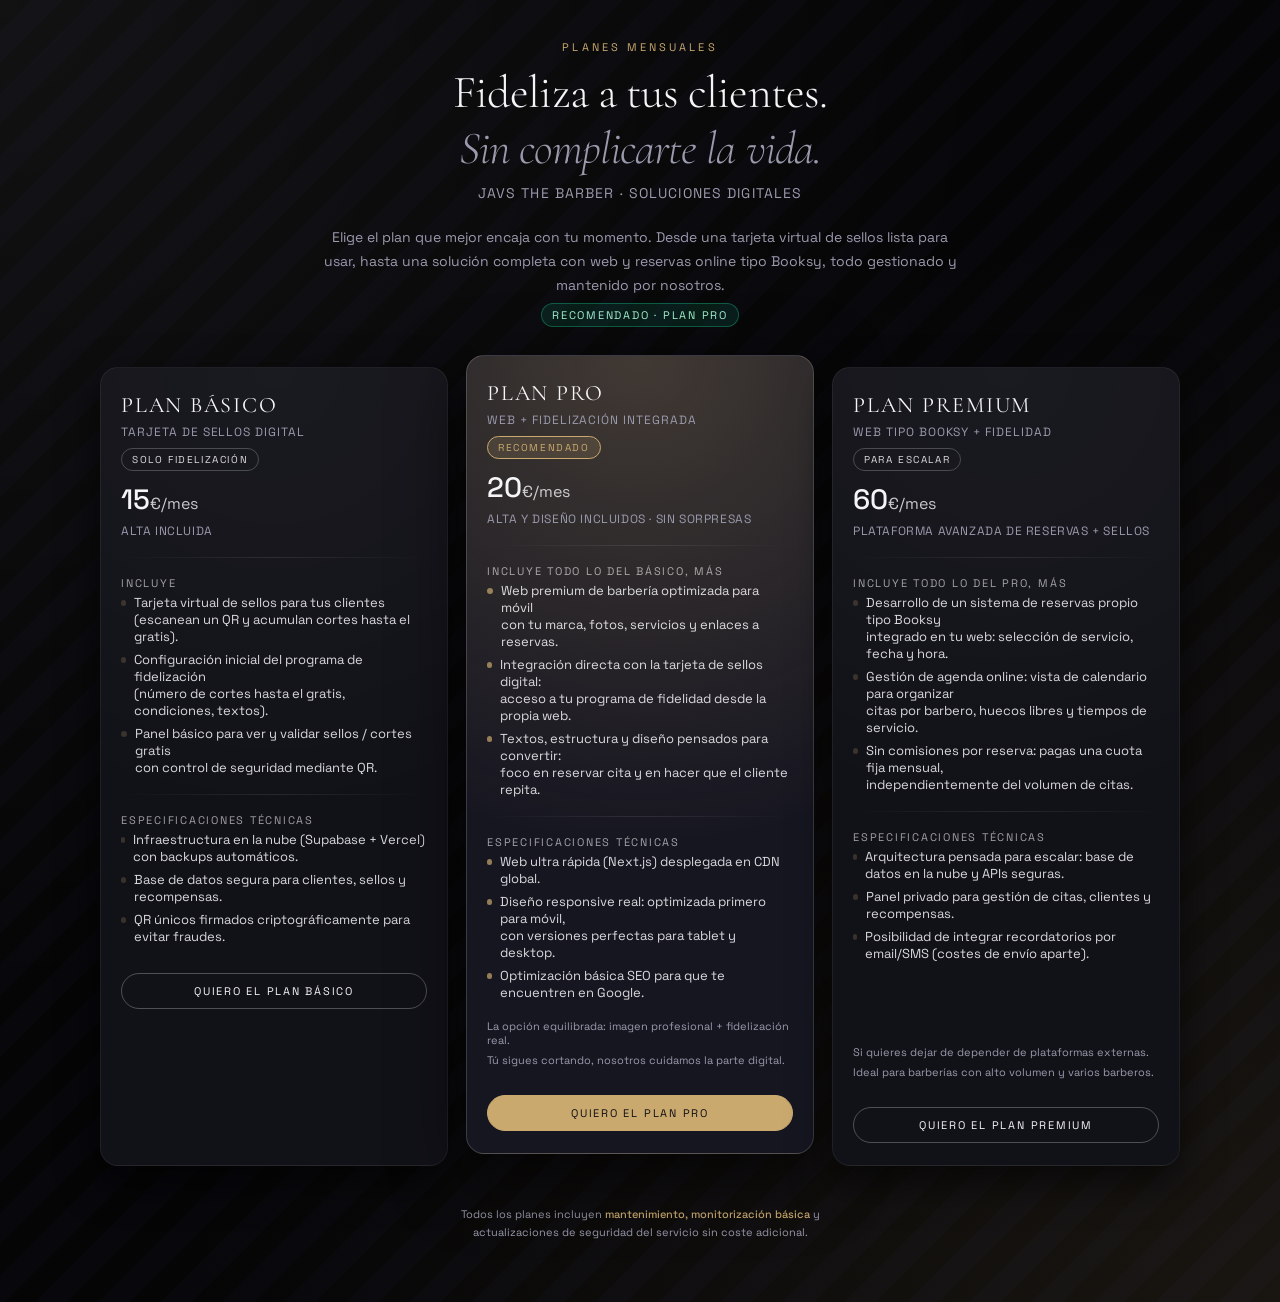
==== planes.html @ 7010cb31 "[planes precios]" ====
<!DOCTYPE html>
<html lang="es">
<head>
  <meta charset="UTF-8" />
  <meta name="viewport" content="width=device-width,initial-scale=1" />
  <title>Planes de Fidelización · JAVS THE BARBER</title>

  <!-- Fuentes -->
  <link rel="preconnect" href="https://fonts.googleapis.com" />
  <link rel="preconnect" href="https://fonts.gstatic.com" crossorigin />
  <link href="https://fonts.googleapis.com/css2?family=Cormorant+Garamond:wght@300;400;600&family=Space+Grotesk:wght@300;400;500;600&display=swap" rel="stylesheet" />

  <style>
    :root {
      --bg: #050506;
      --bg-alt: #0c0c11;
      --card: #111118;
      --card-soft: #161621;
      --border-soft: rgba(255,255,255,0.06);
      --border-strong: rgba(255,255,255,0.16);
      --white: #f5f5f7;
      --muted: #9a9aad;
      --gold: #c9a96e;
      --gold-soft: rgba(201,169,110,0.22);
      --accent: #f5f5f7;
      --danger: #ff5c7a;

      --font-display: 'Cormorant Garamond', Georgia, serif;
      --font-ui: 'Space Grotesk', system-ui, -apple-system, BlinkMacSystemFont, sans-serif;

      --radius-card: 18px;
      --shadow-soft: 0 22px 70px rgba(0,0,0,0.65);
    }

    * { box-sizing: border-box; margin: 0; padding: 0; }

    body {
      min-height: 100vh;
      background:
        radial-gradient(circle at top left, rgba(255,255,255,0.05), transparent 55%),
        radial-gradient(circle at bottom right, rgba(201,169,110,0.10), transparent 60%),
        repeating-linear-gradient(
          135deg,
          #050506 0px,
          #050506 22px,
          #07070c 22px,
          #07070c 44px
        );
      color: var(--white);
      font-family: var(--font-ui);
      -webkit-font-smoothing: antialiased;
      padding: 40px 16px 60px;
    }

    .page {
      max-width: 1080px;
      margin: 0 auto;
    }

    header {
      text-align: center;
      margin-bottom: 40px;
    }

    .eyebrow {
      font-size: 11px;
      letter-spacing: 0.28em;
      text-transform: uppercase;
      color: var(--gold);
      margin-bottom: 10px;
    }

    h1 {
      font-family: var(--font-display);
      font-weight: 300;
      font-size: clamp(32px, 6vw, 46px);
      letter-spacing: -0.02em;
      margin-bottom: 8px;
    }

    h1 em {
      font-style: italic;
      color: var(--muted);
      font-weight: 300;
    }

    .subtitle {
      font-size: 14px;
      letter-spacing: 0.08em;
      text-transform: uppercase;
      color: var(--muted);
      margin-bottom: 24px;
    }

    .intro {
      max-width: 640px;
      margin: 0 auto;
      font-size: 14px;
      line-height: 1.7;
      color: var(--muted);
    }

    .badge-rec {
      display: inline-flex;
      align-items: center;
      gap: 6px;
      padding: 4px 10px;
      border-radius: 999px;
      background: rgba(21, 184, 133, 0.12);
      border: 1px solid rgba(21,184,133,0.4);
      color: #a4f4d2;
      font-size: 11px;
      letter-spacing: 0.16em;
      text-transform: uppercase;
      margin-top: 6px;
    }

    /* Grid planes */
    .plans {
      margin-top: 40px;
      display: grid;
      gap: 18px;
    }

    @media (min-width: 900px) {
      .plans {
        grid-template-columns: repeat(3, minmax(0,1fr));
      }
    }

    .plan {
      position: relative;
      border-radius: var(--radius-card);
      background: radial-gradient(circle at top, rgba(255,255,255,0.04), transparent 55%), var(--card);
      border: 1px solid var(--border-soft);
      box-shadow: 0 16px 40px rgba(0,0,0,0.6);
      padding: 24px 20px 22px;
      display: flex;
      flex-direction: column;
      gap: 18px;
    }

    .plan--pro {
      background:
        radial-gradient(circle at top, rgba(201,169,110,0.24), transparent 60%),
        var(--card-soft);
      border-color: var(--border-strong);
      box-shadow: var(--shadow-soft);
      transform: translateY(-4px);
    }

    @media (min-width: 900px) {
      .plan--pro { transform: translateY(-12px); }
    }

    .plan__head {
      display: flex;
      flex-direction: column;
      gap: 6px;
    }

    .plan__name {
      font-family: var(--font-display);
      font-weight: 400;
      font-size: 22px;
      letter-spacing: 0.08em;
      text-transform: uppercase;
    }

    .plan__tagline {
      font-size: 12px;
      color: var(--muted);
      letter-spacing: 0.08em;
      text-transform: uppercase;
    }

    .plan__pill {
      display: inline-flex;
      align-items: center;
      align-self: flex-start;
      border-radius: 999px;
      padding: 4px 10px;
      font-size: 10px;
      letter-spacing: 0.16em;
      text-transform: uppercase;
      border: 1px solid rgba(255,255,255,0.22);
      color: rgba(255,255,255,0.85);
      margin-top: 2px;
    }

    .plan--pro .plan__pill {
      border-color: var(--gold);
      background: rgba(201,169,110,0.16);
      color: var(--gold);
    }

    .plan__price {
      display: flex;
      align-items: baseline;
      gap: 4px;
      margin-top: 4px;
    }

    .plan__price-main {
      font-size: 28px;
      font-weight: 500;
    }

    .plan__price-main span {
      font-size: 16px;
      font-weight: 400;
      opacity: 0.8;
    }

    .plan__price-note {
      font-size: 12px;
      color: var(--muted);
      letter-spacing: 0.05em;
      text-transform: uppercase;
    }

    .plan__divider {
      height: 1px;
      width: 100%;
      background: linear-gradient(90deg, transparent, rgba(255,255,255,0.16), transparent);
      opacity: 0.6;
    }

    .plan__section-title {
      font-size: 11px;
      letter-spacing: 0.16em;
      text-transform: uppercase;
      color: rgba(255,255,255,0.6);
      margin-bottom: 4px;
    }

    .plan__list {
      list-style: none;
      display: flex;
      flex-direction: column;
      gap: 6px;
      font-size: 13px;
      color: rgba(245,245,247,0.88);
    }

    .plan__list li {
      display: flex;
      gap: 8px;
      align-items: flex-start;
    }

    .plan__dot {
      width: 6px;
      height: 6px;
      border-radius: 999px;
      margin-top: 6px;
      background: var(--gold-soft);
    }

    .plan--pro .plan__dot {
      background: rgba(201,169,110,0.7);
    }

    .plan__meta {
      margin-top: auto;
      display: flex;
      flex-direction: column;
      gap: 6px;
      font-size: 11px;
      color: var(--muted);
    }

    .plan__cta {
      margin-top: 10px;
      display: inline-flex;
      align-items: center;
      justify-content: center;
      border-radius: 999px;
      padding: 10px 18px;
      border: 1px solid rgba(255,255,255,0.26);
      font-size: 11px;
      letter-spacing: 0.16em;
      text-transform: uppercase;
      text-decoration: none;
      color: var(--white);
      transition: background 0.22s ease, border-color 0.22s ease, transform 0.12s ease;
    }

    .plan__cta:hover {
      transform: translateY(-1px);
      background: rgba(255,255,255,0.06);
      border-color: rgba(255,255,255,0.5);
    }

    .plan--pro .plan__cta {
      border-color: var(--gold);
      background: var(--gold);
      color: #111014;
    }

    .plan--pro .plan__cta:hover {
      background: #f1d8a0;
      border-color: #f1d8a0;
    }

    footer {
      margin-top: 40px;
      text-align: center;
      font-size: 11px;
      color: var(--muted);
      line-height: 1.6;
    }

    footer strong {
      color: var(--gold);
      font-weight: 500;
    }
  </style>
</head>
<body>
  <div class="page">
    <header>
      <div class="eyebrow">Planes mensuales</div>
      <h1>Fideliza a tus clientes.<br><em>Sin complicarte la vida.</em></h1>
      <p class="subtitle">JAVS THE BARBER · SOLUCIONES DIGITALES</p>
      <p class="intro">
        Elige el plan que mejor encaja con tu momento. Desde una tarjeta virtual de sellos lista para usar,
        hasta una solución completa con web y reservas online tipo Booksy, todo gestionado y mantenido por nosotros.
      </p>
      <div class="badge-rec">RECOMENDADO · PLAN PRO</div>
    </header>

    <main class="plans">
      <!-- Básico -->
      <section class="plan">
        <div class="plan__head">
          <div class="plan__name">Plan Básico</div>
          <div class="plan__tagline">Tarjeta de sellos digital</div>
          <span class="plan__pill">Solo fidelización</span>

          <div class="plan__price">
            <div class="plan__price-main">15<span>€/mes</span></div>
          </div>
          <div class="plan__price-note">Alta incluida</div>
        </div>

        <div class="plan__divider"></div>

        <div>
          <div class="plan__section-title">Incluye</div>
          <ul class="plan__list">
            <li>
              <span class="plan__dot"></span>
              <span>
                Tarjeta virtual de sellos para tus clientes<br>
                (escanean un QR y acumulan cortes hasta el gratis).
              </span>
            </li>
            <li>
              <span class="plan__dot"></span>
              <span>
                Configuración inicial del programa de fidelización<br>
                (número de cortes hasta el gratis, condiciones, textos).
              </span>
            </li>
            <li>
              <span class="plan__dot"></span>
              <span>
                Panel básico para ver y validar sellos / cortes gratis<br>
                con control de seguridad mediante QR.
              </span>
            </li>
          </ul>
        </div>

        <div class="plan__divider"></div>

        <div>
          <div class="plan__section-title">Especificaciones técnicas</div>
          <ul class="plan__list">
            <li>
              <span class="plan__dot"></span>
              <span>Infraestructura en la nube (Supabase + Vercel) con backups automáticos.</span>
            </li>
            <li>
              <span class="plan__dot"></span>
              <span>Base de datos segura para clientes, sellos y recompensas.</span>
            </li>
            <li>
              <span class="plan__dot"></span>
              <span>QR únicos firmados criptográficamente para evitar fraudes.</span>
            </li>
          </ul>
        </div>



        <a href="#" class="plan__cta">Quiero el plan básico</a>
      </section>

      <!-- Pro (Recomendado) -->
      <section class="plan plan--pro">
        <div class="plan__head">
          <div class="plan__name">Plan Pro</div>
          <div class="plan__tagline">Web + fidelización integrada</div>
          <span class="plan__pill">Recomendado</span>

          <div class="plan__price">
            <div class="plan__price-main">20<span>€/mes</span></div>
          </div>
          <div class="plan__price-note">Alta y diseño incluidos · Sin sorpresas</div>
        </div>

        <div class="plan__divider"></div>

        <div>
          <div class="plan__section-title">Incluye todo lo del Básico, más</div>
          <ul class="plan__list">
            <li>
              <span class="plan__dot"></span>
              <span>
                Web premium de barbería optimizada para móvil<br>
                con tu marca, fotos, servicios y enlaces a reservas.
              </span>
            </li>
            <li>
              <span class="plan__dot"></span>
              <span>
                Integración directa con la tarjeta de sellos digital:<br>
                acceso a tu programa de fidelidad desde la propia web.
              </span>
            </li>
            <li>
              <span class="plan__dot"></span>
              <span>
                Textos, estructura y diseño pensados para convertir:<br>
                foco en reservar cita y en hacer que el cliente repita.
              </span>
            </li>
          </ul>
        </div>

        <div class="plan__divider"></div>

        <div>
          <div class="plan__section-title">Especificaciones técnicas</div>
          <ul class="plan__list">
            <li>
              <span class="plan__dot"></span>
              <span>Web ultra rápida (Next.js) desplegada en CDN global.</span>
            </li>
            <li>
              <span class="plan__dot"></span>
              <span>
                Diseño responsive real: optimizada primero para móvil,<br>
                con versiones perfectas para tablet y desktop.
              </span>
            </li>
            <li>
              <span class="plan__dot"></span>
              <span>Optimización básica SEO para que te encuentren en Google.</span>
            </li>
          </ul>
        </div>

        <div class="plan__meta">
          <span>La opción equilibrada: imagen profesional + fidelización real.</span>
          <span>Tú sigues cortando, nosotros cuidamos la parte digital.</span>
        </div>

        <a href="#" class="plan__cta">Quiero el plan pro</a>
      </section>

      <!-- Premium -->
      <section class="plan">
        <div class="plan__head">
          <div class="plan__name">Plan Premium</div>
          <div class="plan__tagline">Web tipo Booksy + fidelidad</div>
          <span class="plan__pill">Para escalar</span>

          <div class="plan__price">
            <div class="plan__price-main">60<span>€/mes</span></div>
          </div>
          <div class="plan__price-note">Plataforma avanzada de reservas + sellos</div>
        </div>

        <div class="plan__divider"></div>

        <div>
          <div class="plan__section-title">Incluye todo lo del Pro, más</div>
          <ul class="plan__list">
            <li>
              <span class="plan__dot"></span>
              <span>
                Desarrollo de un sistema de reservas propio tipo Booksy<br>
                integrado en tu web: selección de servicio, fecha y hora.
              </span>
            </li>
            <li>
              <span class="plan__dot"></span>
              <span>
                Gestión de agenda online: vista de calendario para organizar<br>
                citas por barbero, huecos libres y tiempos de servicio.
              </span>
            </li>
            <li>
              <span class="plan__dot"></span>
              <span>
                Sin comisiones por reserva: pagas una cuota fija mensual,<br>
                independientemente del volumen de citas.
              </span>
            </li>
          </ul>
        </div>

        <div class="plan__divider"></div>

        <div>
          <div class="plan__section-title">Especificaciones técnicas</div>
          <ul class="plan__list">
            <li>
              <span class="plan__dot"></span>
              <span>Arquitectura pensada para escalar: base de datos en la nube y APIs seguras.</span>
            </li>
            <li>
              <span class="plan__dot"></span>
              <span>Panel privado para gestión de citas, clientes y recompensas.</span>
            </li>
            <li>
              <span class="plan__dot"></span>
              <span>Posibilidad de integrar recordatorios por email/SMS (costes de envío aparte).</span>
            </li>
          </ul>
        </div>

        <div class="plan__meta">
          <span>Si quieres dejar de depender de plataformas externas.</span>
          <span>Ideal para barberías con alto volumen y varios barberos.</span>
        </div>

        <a href="#" class="plan__cta">Quiero el plan premium</a>
      </section>
    </main>

    <footer>
      <p>
        Todos los planes incluyen <strong>mantenimiento, monitorización básica</strong> y<br>
        actualizaciones de seguridad del servicio sin coste adicional.
      </p>
    </footer>
  </div>
</body>
</html>
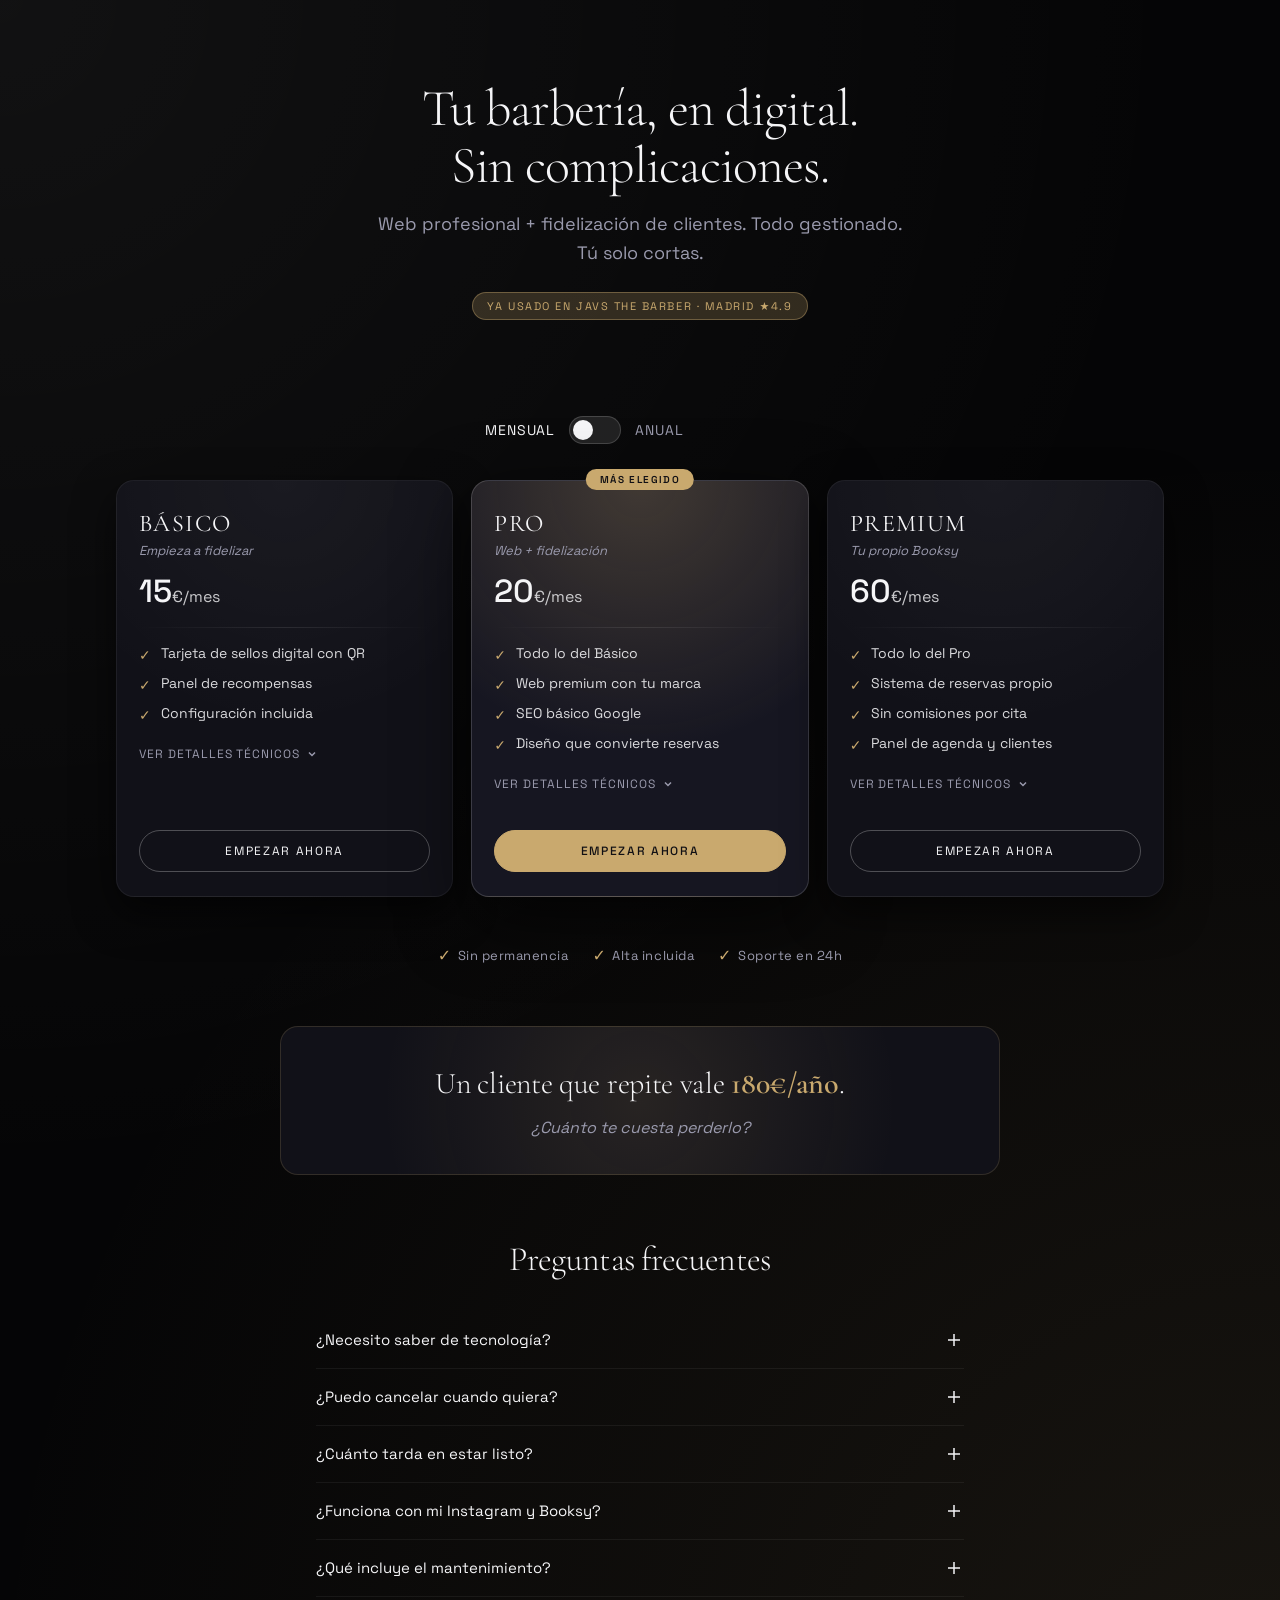
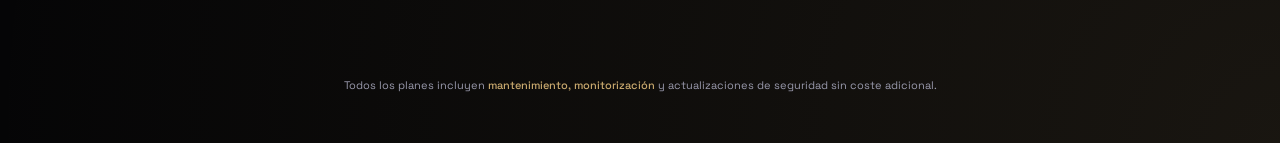
==== commit ba4a4957: "[updates]" ====
--- a/planes.html
+++ b/planes.html
@@ -4,8 +4,8 @@
   <meta charset="UTF-8" />
   <meta name="viewport" content="width=device-width,initial-scale=1" />
   <title>Planes de Fidelización · JAVS THE BARBER</title>
-
-  <!-- Fuentes -->
+  <meta name="description" content="Web profesional + fidelización de clientes para tu barbería. Planes desde 15€/mes. Sin permanencia." />
+
   <link rel="preconnect" href="https://fonts.googleapis.com" />
   <link rel="preconnect" href="https://fonts.gstatic.com" crossorigin />
   <link href="https://fonts.googleapis.com/css2?family=Cormorant+Garamond:wght@300;400;600&family=Space+Grotesk:wght@300;400;500;600&display=swap" rel="stylesheet" />
@@ -23,7 +23,6 @@
       --gold: #c9a96e;
       --gold-soft: rgba(201,169,110,0.22);
       --accent: #f5f5f7;
-      --danger: #ff5c7a;
 
       --font-display: 'Cormorant Garamond', Georgia, serif;
       --font-ui: 'Space Grotesk', system-ui, -apple-system, BlinkMacSystemFont, sans-serif;
@@ -39,93 +38,130 @@
       background:
         radial-gradient(circle at top left, rgba(255,255,255,0.05), transparent 55%),
         radial-gradient(circle at bottom right, rgba(201,169,110,0.10), transparent 60%),
-        repeating-linear-gradient(
-          135deg,
-          #050506 0px,
-          #050506 22px,
-          #07070c 22px,
-          #07070c 44px
-        );
+        var(--bg);
       color: var(--white);
       font-family: var(--font-ui);
       -webkit-font-smoothing: antialiased;
-      padding: 40px 16px 60px;
-    }
-
-    .page {
-      max-width: 1080px;
+    }
+
+    /* ── FADE-UP ANIMATION ── */
+    .fade-up {
+      opacity: 0;
+      transform: translateY(32px);
+      transition: opacity 0.7s cubic-bezier(0.22,1,0.36,1), transform 0.7s cubic-bezier(0.22,1,0.36,1);
+    }
+    .fade-up.visible {
+      opacity: 1;
+      transform: translateY(0);
+    }
+
+    /* ── HERO ── */
+    .hero {
+      text-align: center;
+      padding: 80px 20px 48px;
+      max-width: 720px;
       margin: 0 auto;
     }
-
-    header {
-      text-align: center;
-      margin-bottom: 40px;
-    }
-
-    .eyebrow {
-      font-size: 11px;
-      letter-spacing: 0.28em;
-      text-transform: uppercase;
-      color: var(--gold);
-      margin-bottom: 10px;
-    }
-
-    h1 {
+    .hero__headline {
       font-family: var(--font-display);
       font-weight: 300;
-      font-size: clamp(32px, 6vw, 46px);
+      font-size: clamp(32px, 7vw, 52px);
       letter-spacing: -0.02em;
-      margin-bottom: 8px;
-    }
-
-    h1 em {
-      font-style: italic;
-      color: var(--muted);
-      font-weight: 300;
-    }
-
-    .subtitle {
-      font-size: 14px;
-      letter-spacing: 0.08em;
-      text-transform: uppercase;
-      color: var(--muted);
+      line-height: 1.1;
+      margin-bottom: 16px;
+    }
+    .hero__subhead {
+      font-size: clamp(15px, 2.5vw, 18px);
+      color: var(--muted);
+      line-height: 1.6;
       margin-bottom: 24px;
-    }
-
-    .intro {
-      max-width: 640px;
-      margin: 0 auto;
-      font-size: 14px;
-      line-height: 1.7;
-      color: var(--muted);
-    }
-
-    .badge-rec {
+      max-width: 540px;
+      margin-left: auto;
+      margin-right: auto;
+    }
+    .hero__badge {
       display: inline-flex;
       align-items: center;
       gap: 6px;
-      padding: 4px 10px;
+      padding: 6px 14px;
       border-radius: 999px;
-      background: rgba(21, 184, 133, 0.12);
-      border: 1px solid rgba(21,184,133,0.4);
-      color: #a4f4d2;
+      background: var(--gold-soft);
+      border: 1px solid rgba(201,169,110,0.4);
+      color: var(--gold);
       font-size: 11px;
-      letter-spacing: 0.16em;
+      letter-spacing: 0.14em;
       text-transform: uppercase;
-      margin-top: 6px;
-    }
-
-    /* Grid planes */
+    }
+
+    /* ── TOGGLE ── */
+    .toggle-wrap {
+      display: flex;
+      justify-content: center;
+      align-items: center;
+      gap: 14px;
+      margin: 48px auto 36px;
+    }
+    .toggle-label {
+      font-size: 14px;
+      letter-spacing: 0.06em;
+      text-transform: uppercase;
+      color: var(--muted);
+      cursor: pointer;
+      transition: color 0.3s;
+    }
+    .toggle-label.active {
+      color: var(--white);
+    }
+    .toggle-track {
+      position: relative;
+      width: 52px;
+      height: 28px;
+      border-radius: 999px;
+      background: rgba(255,255,255,0.1);
+      border: 1px solid rgba(255,255,255,0.16);
+      cursor: pointer;
+      transition: background 0.3s;
+    }
+    .toggle-track.anual {
+      background: var(--gold-soft);
+      border-color: rgba(201,169,110,0.4);
+    }
+    .toggle-thumb {
+      position: absolute;
+      top: 3px;
+      left: 3px;
+      width: 20px;
+      height: 20px;
+      border-radius: 50%;
+      background: var(--white);
+      transition: transform 0.3s cubic-bezier(0.22,1,0.36,1);
+    }
+    .toggle-track.anual .toggle-thumb {
+      transform: translateX(24px);
+      background: var(--gold);
+    }
+    .toggle-savings {
+      font-size: 11px;
+      color: var(--gold);
+      letter-spacing: 0.08em;
+      text-transform: uppercase;
+      opacity: 0;
+      transition: opacity 0.3s;
+    }
+    .toggle-savings.show {
+      opacity: 1;
+    }
+
+    /* ── PLANS GRID ── */
     .plans {
-      margin-top: 40px;
+      max-width: 1080px;
+      margin: 0 auto;
+      padding: 0 16px;
       display: grid;
       gap: 18px;
     }
-
     @media (min-width: 900px) {
-      .plans {
-        grid-template-columns: repeat(3, minmax(0,1fr));
-      }
+      .plans { grid-template-columns: repeat(3, minmax(0,1fr)); }
     }
 
     .plan {
@@ -134,89 +170,73 @@
       background: radial-gradient(circle at top, rgba(255,255,255,0.04), transparent 55%), var(--card);
       border: 1px solid var(--border-soft);
       box-shadow: 0 16px 40px rgba(0,0,0,0.6);
-      padding: 24px 20px 22px;
+      padding: 28px 22px 24px;
       display: flex;
       flex-direction: column;
-      gap: 18px;
-    }
-
+      gap: 16px;
+    }
     .plan--pro {
-      background:
-        radial-gradient(circle at top, rgba(201,169,110,0.24), transparent 60%),
-        var(--card-soft);
+      background: radial-gradient(circle at top, rgba(201,169,110,0.24), transparent 60%), var(--card-soft);
       border-color: var(--border-strong);
       box-shadow: var(--shadow-soft);
       transform: translateY(-4px);
     }
-
     @media (min-width: 900px) {
       .plan--pro { transform: translateY(-12px); }
     }
 
-    .plan__head {
-      display: flex;
-      flex-direction: column;
-      gap: 6px;
-    }
+    .plan__popular {
+      position: absolute;
+      top: -12px;
+      left: 50%;
+      transform: translateX(-50%);
+      padding: 4px 14px;
+      border-radius: 999px;
+      background: var(--gold);
+      color: #111014;
+      font-size: 10px;
+      font-weight: 600;
+      letter-spacing: 0.14em;
+      text-transform: uppercase;
+      white-space: nowrap;
+    }
+
+    .plan__head { display: flex; flex-direction: column; gap: 4px; }
 
     .plan__name {
       font-family: var(--font-display);
       font-weight: 400;
-      font-size: 22px;
-      letter-spacing: 0.08em;
+      font-size: 24px;
+      letter-spacing: 0.06em;
       text-transform: uppercase;
     }
-
     .plan__tagline {
-      font-size: 12px;
-      color: var(--muted);
-      letter-spacing: 0.08em;
-      text-transform: uppercase;
-    }
-
-    .plan__pill {
-      display: inline-flex;
-      align-items: center;
-      align-self: flex-start;
-      border-radius: 999px;
-      padding: 4px 10px;
-      font-size: 10px;
-      letter-spacing: 0.16em;
-      text-transform: uppercase;
-      border: 1px solid rgba(255,255,255,0.22);
-      color: rgba(255,255,255,0.85);
-      margin-top: 2px;
-    }
-
-    .plan--pro .plan__pill {
-      border-color: var(--gold);
-      background: rgba(201,169,110,0.16);
-      color: var(--gold);
+      font-size: 13px;
+      color: var(--muted);
+      font-style: italic;
     }
 
     .plan__price {
       display: flex;
       align-items: baseline;
       gap: 4px;
-      margin-top: 4px;
-    }
-
+      margin-top: 8px;
+    }
     .plan__price-main {
-      font-size: 28px;
+      font-size: 32px;
       font-weight: 500;
     }
-
     .plan__price-main span {
       font-size: 16px;
       font-weight: 400;
       opacity: 0.8;
     }
-
-    .plan__price-note {
-      font-size: 12px;
-      color: var(--muted);
-      letter-spacing: 0.05em;
-      text-transform: uppercase;
+    .plan__price-old {
+      font-size: 16px;
+      color: var(--muted);
+      text-decoration: line-through;
+      margin-left: 8px;
+      display: none;
     }
 
     .plan__divider {
@@ -226,329 +246,499 @@
       opacity: 0.6;
     }
 
-    .plan__section-title {
-      font-size: 11px;
-      letter-spacing: 0.16em;
-      text-transform: uppercase;
-      color: rgba(255,255,255,0.6);
-      margin-bottom: 4px;
-    }
-
     .plan__list {
       list-style: none;
       display: flex;
       flex-direction: column;
+      gap: 10px;
+      font-size: 14px;
+      color: rgba(245,245,247,0.88);
+    }
+    .plan__list li {
+      display: flex;
+      gap: 10px;
+      align-items: flex-start;
+    }
+    .plan__check {
+      color: var(--gold);
+      flex-shrink: 0;
+      margin-top: 2px;
+      font-size: 14px;
+    }
+    .plan--pro .plan__check { color: var(--gold); }
+
+    /* Tech details accordion */
+    .plan__details-toggle {
+      background: none;
+      border: none;
+      color: var(--muted);
+      font-family: var(--font-ui);
+      font-size: 12px;
+      letter-spacing: 0.08em;
+      text-transform: uppercase;
+      cursor: pointer;
+      display: flex;
+      align-items: center;
       gap: 6px;
-      font-size: 13px;
-      color: rgba(245,245,247,0.88);
-    }
-
-    .plan__list li {
+      padding: 6px 0;
+      transition: color 0.2s;
+    }
+    .plan__details-toggle:hover { color: var(--white); }
+    .plan__details-toggle svg {
+      transition: transform 0.3s;
+      width: 12px;
+      height: 12px;
+    }
+    .plan__details-toggle.open svg {
+      transform: rotate(180deg);
+    }
+    .plan__details-content {
+      max-height: 0;
+      overflow: hidden;
+      transition: max-height 0.4s cubic-bezier(0.22,1,0.36,1);
+    }
+    .plan__details-content.open {
+      max-height: 300px;
+    }
+    .plan__details-list {
+      list-style: none;
+      display: flex;
+      flex-direction: column;
+      gap: 6px;
+      font-size: 12px;
+      color: var(--muted);
+      padding: 8px 0 4px;
+    }
+    .plan__details-list li {
       display: flex;
       gap: 8px;
       align-items: flex-start;
     }
-
-    .plan__dot {
-      width: 6px;
-      height: 6px;
-      border-radius: 999px;
+    .plan__details-dot {
+      width: 4px; height: 4px;
+      border-radius: 50%;
+      background: rgba(255,255,255,0.2);
       margin-top: 6px;
-      background: var(--gold-soft);
-    }
-
-    .plan--pro .plan__dot {
-      background: rgba(201,169,110,0.7);
-    }
-
-    .plan__meta {
+      flex-shrink: 0;
+    }
+
+    .plan__cta {
       margin-top: auto;
-      display: flex;
-      flex-direction: column;
-      gap: 6px;
-      font-size: 11px;
-      color: var(--muted);
-    }
-
-    .plan__cta {
-      margin-top: 10px;
       display: inline-flex;
       align-items: center;
       justify-content: center;
       border-radius: 999px;
-      padding: 10px 18px;
+      padding: 12px 20px;
       border: 1px solid rgba(255,255,255,0.26);
-      font-size: 11px;
-      letter-spacing: 0.16em;
+      font-size: 12px;
+      font-family: var(--font-ui);
+      letter-spacing: 0.14em;
       text-transform: uppercase;
       text-decoration: none;
       color: var(--white);
-      transition: background 0.22s ease, border-color 0.22s ease, transform 0.12s ease;
-    }
-
+      transition: background 0.22s, border-color 0.22s, transform 0.12s;
+    }
     .plan__cta:hover {
       transform: translateY(-1px);
       background: rgba(255,255,255,0.06);
       border-color: rgba(255,255,255,0.5);
     }
-
     .plan--pro .plan__cta {
       border-color: var(--gold);
       background: var(--gold);
       color: #111014;
-    }
-
+      font-weight: 500;
+    }
     .plan--pro .plan__cta:hover {
       background: #f1d8a0;
       border-color: #f1d8a0;
     }
 
+    /* ── TRUST BAR ── */
+    .trust {
+      max-width: 700px;
+      margin: 48px auto 0;
+      padding: 0 16px;
+      display: flex;
+      justify-content: center;
+      gap: 24px;
+      flex-wrap: wrap;
+    }
+    .trust__item {
+      font-size: 13px;
+      color: var(--muted);
+      display: flex;
+      align-items: center;
+      gap: 6px;
+      letter-spacing: 0.04em;
+    }
+    .trust__item span:first-child {
+      color: var(--gold);
+      font-size: 16px;
+    }
+
+    /* ── ROI BANNER ── */
+    .roi {
+      max-width: 720px;
+      margin: 60px auto 0;
+      padding: 36px 28px;
+      text-align: center;
+      border-radius: var(--radius-card);
+      background: radial-gradient(circle at center, rgba(201,169,110,0.12), transparent 70%), var(--card);
+      border: 1px solid rgba(201,169,110,0.18);
+    }
+    .roi__text {
+      font-family: var(--font-display);
+      font-size: clamp(22px, 4vw, 30px);
+      font-weight: 300;
+      line-height: 1.4;
+      letter-spacing: -0.01em;
+    }
+    .roi__text strong {
+      color: var(--gold);
+      font-weight: 600;
+    }
+    .roi__question {
+      margin-top: 12px;
+      font-size: 16px;
+      color: var(--muted);
+      font-style: italic;
+    }
+
+    /* ── FAQ ── */
+    .faq {
+      max-width: 680px;
+      margin: 64px auto 0;
+      padding: 0 16px 80px;
+    }
+    .faq__title {
+      font-family: var(--font-display);
+      font-weight: 300;
+      font-size: clamp(24px, 5vw, 34px);
+      text-align: center;
+      margin-bottom: 32px;
+      letter-spacing: -0.02em;
+    }
+    .faq__item {
+      border-bottom: 1px solid var(--border-soft);
+    }
+    .faq__question {
+      width: 100%;
+      background: none;
+      border: none;
+      color: var(--white);
+      font-family: var(--font-ui);
+      font-size: 15px;
+      text-align: left;
+      padding: 18px 0;
+      cursor: pointer;
+      display: flex;
+      justify-content: space-between;
+      align-items: center;
+      gap: 12px;
+      transition: color 0.2s;
+    }
+    .faq__question:hover { color: var(--gold); }
+    .faq__icon {
+      flex-shrink: 0;
+      width: 20px;
+      height: 20px;
+      transition: transform 0.3s;
+    }
+    .faq__question.open .faq__icon { transform: rotate(45deg); }
+    .faq__answer {
+      max-height: 0;
+      overflow: hidden;
+      transition: max-height 0.4s cubic-bezier(0.22,1,0.36,1);
+    }
+    .faq__answer-inner {
+      padding: 0 0 18px;
+      font-size: 14px;
+      color: var(--muted);
+      line-height: 1.7;
+    }
+    .faq__answer.open {
+      max-height: 200px;
+    }
+
+    /* ── FOOTER ── */
     footer {
-      margin-top: 40px;
       text-align: center;
+      padding: 0 16px 48px;
       font-size: 11px;
       color: var(--muted);
       line-height: 1.6;
     }
-
-    footer strong {
-      color: var(--gold);
-      font-weight: 500;
-    }
+    footer strong { color: var(--gold); font-weight: 500; }
   </style>
 </head>
 <body>
-  <div class="page">
-    <header>
-      <div class="eyebrow">Planes mensuales</div>
-      <h1>Fideliza a tus clientes.<br><em>Sin complicarte la vida.</em></h1>
-      <p class="subtitle">JAVS THE BARBER · SOLUCIONES DIGITALES</p>
-      <p class="intro">
-        Elige el plan que mejor encaja con tu momento. Desde una tarjeta virtual de sellos lista para usar,
-        hasta una solución completa con web y reservas online tipo Booksy, todo gestionado y mantenido por nosotros.
-      </p>
-      <div class="badge-rec">RECOMENDADO · PLAN PRO</div>
-    </header>
-
-    <main class="plans">
-      <!-- Básico -->
-      <section class="plan">
-        <div class="plan__head">
-          <div class="plan__name">Plan Básico</div>
-          <div class="plan__tagline">Tarjeta de sellos digital</div>
-          <span class="plan__pill">Solo fidelización</span>
-
-          <div class="plan__price">
-            <div class="plan__price-main">15<span>€/mes</span></div>
-          </div>
-          <div class="plan__price-note">Alta incluida</div>
+
+  <!-- HERO -->
+  <section class="hero fade-up">
+    <h1 class="hero__headline">Tu barbería, en digital.<br>Sin complicaciones.</h1>
+    <p class="hero__subhead">Web profesional + fidelización de clientes. Todo gestionado. Tú solo cortas.</p>
+    <span class="hero__badge">Ya usado en JAVS THE BARBER · Madrid ★4.9</span>
+  </section>
+
+  <!-- TOGGLE Mensual / Anual -->
+  <div class="toggle-wrap fade-up">
+    <span class="toggle-label active" data-period="mensual">Mensual</span>
+    <div class="toggle-track" id="billingToggle" role="switch" aria-checked="false" tabindex="0">
+      <div class="toggle-thumb"></div>
+    </div>
+    <span class="toggle-label" data-period="anual">Anual</span>
+    <span class="toggle-savings">2 meses gratis</span>
+  </div>
+
+  <!-- PLANS -->
+  <main class="plans">
+
+    <!-- Básico -->
+    <section class="plan fade-up">
+      <div class="plan__head">
+        <div class="plan__name">Básico</div>
+        <div class="plan__tagline">Empieza a fidelizar</div>
+        <div class="plan__price">
+          <div class="plan__price-main" data-monthly="15" data-annual="12.50">15<span>€/mes</span></div>
+          <div class="plan__price-old">15 €/mes</div>
         </div>
-
-        <div class="plan__divider"></div>
-
-        <div>
-          <div class="plan__section-title">Incluye</div>
-          <ul class="plan__list">
-            <li>
-              <span class="plan__dot"></span>
-              <span>
-                Tarjeta virtual de sellos para tus clientes<br>
-                (escanean un QR y acumulan cortes hasta el gratis).
-              </span>
-            </li>
-            <li>
-              <span class="plan__dot"></span>
-              <span>
-                Configuración inicial del programa de fidelización<br>
-                (número de cortes hasta el gratis, condiciones, textos).
-              </span>
-            </li>
-            <li>
-              <span class="plan__dot"></span>
-              <span>
-                Panel básico para ver y validar sellos / cortes gratis<br>
-                con control de seguridad mediante QR.
-              </span>
-            </li>
-          </ul>
+      </div>
+
+      <div class="plan__divider"></div>
+
+      <ul class="plan__list">
+        <li><span class="plan__check">✓</span><span>Tarjeta de sellos digital con QR</span></li>
+        <li><span class="plan__check">✓</span><span>Panel de recompensas</span></li>
+        <li><span class="plan__check">✓</span><span>Configuración incluida</span></li>
+      </ul>
+
+      <button class="plan__details-toggle" aria-expanded="false">
+        Ver detalles técnicos
+        <svg viewBox="0 0 12 12" fill="none" stroke="currentColor" stroke-width="1.5"><path d="M3 4.5L6 7.5L9 4.5"/></svg>
+      </button>
+      <div class="plan__details-content">
+        <ul class="plan__details-list">
+          <li><span class="plan__details-dot"></span><span>Infraestructura cloud (Supabase + Vercel) con backups</span></li>
+          <li><span class="plan__details-dot"></span><span>Base de datos segura para clientes y sellos</span></li>
+          <li><span class="plan__details-dot"></span><span>QR firmados criptográficamente anti-fraude</span></li>
+        </ul>
+      </div>
+
+      <a href="https://buy.stripe.com/fZucN6f6c0nNfVp7BL1Nu03" class="plan__cta" target="_blank" rel="noopener"
+         data-monthly-href="https://buy.stripe.com/fZucN6f6c0nNfVp7BL1Nu03"
+         data-annual-href="https://buy.stripe.com/eVq14ocY4gmL7oT1dn1Nu07">Empezar ahora</a>
+    </section>
+
+    <!-- Pro -->
+    <section class="plan plan--pro fade-up" style="transition-delay:0.1s">
+      <span class="plan__popular">Más elegido</span>
+      <div class="plan__head">
+        <div class="plan__name">Pro</div>
+        <div class="plan__tagline">Web + fidelización</div>
+        <div class="plan__price">
+          <div class="plan__price-main" data-monthly="20" data-annual="16.67">20<span>€/mes</span></div>
+          <div class="plan__price-old">20 /mes€</div>
         </div>
-
-        <div class="plan__divider"></div>
-
-        <div>
-          <div class="plan__section-title">Especificaciones técnicas</div>
-          <ul class="plan__list">
-            <li>
-              <span class="plan__dot"></span>
-              <span>Infraestructura en la nube (Supabase + Vercel) con backups automáticos.</span>
-            </li>
-            <li>
-              <span class="plan__dot"></span>
-              <span>Base de datos segura para clientes, sellos y recompensas.</span>
-            </li>
-            <li>
-              <span class="plan__dot"></span>
-              <span>QR únicos firmados criptográficamente para evitar fraudes.</span>
-            </li>
-          </ul>
+      </div>
+
+      <div class="plan__divider"></div>
+
+      <ul class="plan__list">
+        <li><span class="plan__check">✓</span><span>Todo lo del Básico</span></li>
+        <li><span class="plan__check">✓</span><span>Web premium con tu marca</span></li>
+        <li><span class="plan__check">✓</span><span>SEO básico Google</span></li>
+        <li><span class="plan__check">✓</span><span>Diseño que convierte reservas</span></li>
+      </ul>
+
+      <button class="plan__details-toggle" aria-expanded="false">
+        Ver detalles técnicos
+        <svg viewBox="0 0 12 12" fill="none" stroke="currentColor" stroke-width="1.5"><path d="M3 4.5L6 7.5L9 4.5"/></svg>
+      </button>
+      <div class="plan__details-content">
+        <ul class="plan__details-list">
+          <li><span class="plan__details-dot"></span><span>Web ultra rápida (Next.js) en CDN global</span></li>
+          <li><span class="plan__details-dot"></span><span>Responsive real: móvil, tablet y desktop</span></li>
+          <li><span class="plan__details-dot"></span><span>Integración directa con tarjeta de sellos</span></li>
+        </ul>
+      </div>
+
+      <a href="https://buy.stripe.com/5kQcN69LS7Qf10v3lv1Nu02" class="plan__cta" target="_blank" rel="noopener"
+         data-monthly-href="https://buy.stripe.com/5kQcN69LS7Qf10v3lv1Nu02"
+         data-annual-href="https://buy.stripe.com/4gM5kE3nu5I75gLaNX1Nu06">Empezar ahora</a>
+    </section>
+
+    <!-- Premium -->
+    <section class="plan fade-up" style="transition-delay:0.2s">
+      <div class="plan__head">
+        <div class="plan__name">Premium</div>
+        <div class="plan__tagline">Tu propio Booksy</div>
+        <div class="plan__price">
+          <div class="plan__price-main" data-monthly="60" data-annual="50">60<span>€/mes</span></div>
+          <div class="plan__price-old">60 €/mes</div>
         </div>
-
-
-
-        <a href="#" class="plan__cta">Quiero el plan básico</a>
-      </section>
-
-      <!-- Pro (Recomendado) -->
-      <section class="plan plan--pro">
-        <div class="plan__head">
-          <div class="plan__name">Plan Pro</div>
-          <div class="plan__tagline">Web + fidelización integrada</div>
-          <span class="plan__pill">Recomendado</span>
-
-          <div class="plan__price">
-            <div class="plan__price-main">20<span>€/mes</span></div>
-          </div>
-          <div class="plan__price-note">Alta y diseño incluidos · Sin sorpresas</div>
-        </div>
-
-        <div class="plan__divider"></div>
-
-        <div>
-          <div class="plan__section-title">Incluye todo lo del Básico, más</div>
-          <ul class="plan__list">
-            <li>
-              <span class="plan__dot"></span>
-              <span>
-                Web premium de barbería optimizada para móvil<br>
-                con tu marca, fotos, servicios y enlaces a reservas.
-              </span>
-            </li>
-            <li>
-              <span class="plan__dot"></span>
-              <span>
-                Integración directa con la tarjeta de sellos digital:<br>
-                acceso a tu programa de fidelidad desde la propia web.
-              </span>
-            </li>
-            <li>
-              <span class="plan__dot"></span>
-              <span>
-                Textos, estructura y diseño pensados para convertir:<br>
-                foco en reservar cita y en hacer que el cliente repita.
-              </span>
-            </li>
-          </ul>
-        </div>
-
-        <div class="plan__divider"></div>
-
-        <div>
-          <div class="plan__section-title">Especificaciones técnicas</div>
-          <ul class="plan__list">
-            <li>
-              <span class="plan__dot"></span>
-              <span>Web ultra rápida (Next.js) desplegada en CDN global.</span>
-            </li>
-            <li>
-              <span class="plan__dot"></span>
-              <span>
-                Diseño responsive real: optimizada primero para móvil,<br>
-                con versiones perfectas para tablet y desktop.
-              </span>
-            </li>
-            <li>
-              <span class="plan__dot"></span>
-              <span>Optimización básica SEO para que te encuentren en Google.</span>
-            </li>
-          </ul>
-        </div>
-
-        <div class="plan__meta">
-          <span>La opción equilibrada: imagen profesional + fidelización real.</span>
-          <span>Tú sigues cortando, nosotros cuidamos la parte digital.</span>
-        </div>
-
-        <a href="#" class="plan__cta">Quiero el plan pro</a>
-      </section>
-
-      <!-- Premium -->
-      <section class="plan">
-        <div class="plan__head">
-          <div class="plan__name">Plan Premium</div>
-          <div class="plan__tagline">Web tipo Booksy + fidelidad</div>
-          <span class="plan__pill">Para escalar</span>
-
-          <div class="plan__price">
-            <div class="plan__price-main">60<span>€/mes</span></div>
-          </div>
-          <div class="plan__price-note">Plataforma avanzada de reservas + sellos</div>
-        </div>
-
-        <div class="plan__divider"></div>
-
-        <div>
-          <div class="plan__section-title">Incluye todo lo del Pro, más</div>
-          <ul class="plan__list">
-            <li>
-              <span class="plan__dot"></span>
-              <span>
-                Desarrollo de un sistema de reservas propio tipo Booksy<br>
-                integrado en tu web: selección de servicio, fecha y hora.
-              </span>
-            </li>
-            <li>
-              <span class="plan__dot"></span>
-              <span>
-                Gestión de agenda online: vista de calendario para organizar<br>
-                citas por barbero, huecos libres y tiempos de servicio.
-              </span>
-            </li>
-            <li>
-              <span class="plan__dot"></span>
-              <span>
-                Sin comisiones por reserva: pagas una cuota fija mensual,<br>
-                independientemente del volumen de citas.
-              </span>
-            </li>
-          </ul>
-        </div>
-
-        <div class="plan__divider"></div>
-
-        <div>
-          <div class="plan__section-title">Especificaciones técnicas</div>
-          <ul class="plan__list">
-            <li>
-              <span class="plan__dot"></span>
-              <span>Arquitectura pensada para escalar: base de datos en la nube y APIs seguras.</span>
-            </li>
-            <li>
-              <span class="plan__dot"></span>
-              <span>Panel privado para gestión de citas, clientes y recompensas.</span>
-            </li>
-            <li>
-              <span class="plan__dot"></span>
-              <span>Posibilidad de integrar recordatorios por email/SMS (costes de envío aparte).</span>
-            </li>
-          </ul>
-        </div>
-
-        <div class="plan__meta">
-          <span>Si quieres dejar de depender de plataformas externas.</span>
-          <span>Ideal para barberías con alto volumen y varios barberos.</span>
-        </div>
-
-        <a href="#" class="plan__cta">Quiero el plan premium</a>
-      </section>
-    </main>
-
-    <footer>
-      <p>
-        Todos los planes incluyen <strong>mantenimiento, monitorización básica</strong> y<br>
-        actualizaciones de seguridad del servicio sin coste adicional.
-      </p>
-    </footer>
+      </div>
+
+      <div class="plan__divider"></div>
+
+      <ul class="plan__list">
+        <li><span class="plan__check">✓</span><span>Todo lo del Pro</span></li>
+        <li><span class="plan__check">✓</span><span>Sistema de reservas propio</span></li>
+        <li><span class="plan__check">✓</span><span>Sin comisiones por cita</span></li>
+        <li><span class="plan__check">✓</span><span>Panel de agenda y clientes</span></li>
+      </ul>
+
+      <button class="plan__details-toggle" aria-expanded="false">
+        Ver detalles técnicos
+        <svg viewBox="0 0 12 12" fill="none" stroke="currentColor" stroke-width="1.5"><path d="M3 4.5L6 7.5L9 4.5"/></svg>
+      </button>
+      <div class="plan__details-content">
+        <ul class="plan__details-list">
+          <li><span class="plan__details-dot"></span><span>Arquitectura escalable con APIs seguras</span></li>
+          <li><span class="plan__details-dot"></span><span>Panel privado de citas, clientes y recompensas</span></li>
+          <li><span class="plan__details-dot"></span><span>Posibilidad de recordatorios email/SMS</span></li>
+        </ul>
+      </div>
+
+      <a href="https://buy.stripe.com/8x24gAaPWgmL9x1e091Nu04" class="plan__cta" target="_blank" rel="noopener"
+         data-monthly-href="https://buy.stripe.com/8x24gAaPWgmL9x1e091Nu04"
+         data-annual-href="https://buy.stripe.com/7sY5kEe289Yn7oTg8h1Nu05">Empezar ahora</a>
+    </section>
+  </main>
+
+  <!-- TRUST BAR -->
+  <div class="trust fade-up">
+    <div class="trust__item"><span>✓</span><span>Sin permanencia</span></div>
+    <div class="trust__item"><span>✓</span><span>Alta incluida</span></div>
+    <div class="trust__item"><span>✓</span><span>Soporte en 24h</span></div>
   </div>
+
+  <!-- ROI BANNER -->
+  <section class="roi fade-up">
+    <p class="roi__text">Un cliente que repite vale <strong>180€/año</strong>.</p>
+    <p class="roi__question">¿Cuánto te cuesta perderlo?</p>
+  </section>
+
+  <!-- FAQ -->
+  <section class="faq fade-up">
+    <h2 class="faq__title">Preguntas frecuentes</h2>
+
+    <div class="faq__item">
+      <button class="faq__question">
+        ¿Necesito saber de tecnología?
+        <svg class="faq__icon" viewBox="0 0 20 20" fill="none" stroke="currentColor" stroke-width="1.5"><line x1="10" y1="4" x2="10" y2="16"/><line x1="4" y1="10" x2="16" y2="10"/></svg>
+      </button>
+      <div class="faq__answer">
+        <p class="faq__answer-inner">Para nada. Nosotros nos encargamos de todo: configuración, diseño, puesta en marcha y mantenimiento. Tú solo necesitas atender a tus clientes.</p>
+      </div>
+    </div>
+
+    <div class="faq__item">
+      <button class="faq__question">
+        ¿Puedo cancelar cuando quiera?
+        <svg class="faq__icon" viewBox="0 0 20 20" fill="none" stroke="currentColor" stroke-width="1.5"><line x1="10" y1="4" x2="10" y2="16"/><line x1="4" y1="10" x2="16" y2="10"/></svg>
+      </button>
+      <div class="faq__answer">
+        <p class="faq__answer-inner">Sí, sin permanencia ni letra pequeña. Cancelas desde Stripe con un clic y dejas de pagar el mes siguiente.</p>
+      </div>
+    </div>
+
+    <div class="faq__item">
+      <button class="faq__question">
+        ¿Cuánto tarda en estar listo?
+        <svg class="faq__icon" viewBox="0 0 20 20" fill="none" stroke="currentColor" stroke-width="1.5"><line x1="10" y1="4" x2="10" y2="16"/><line x1="4" y1="10" x2="16" y2="10"/></svg>
+      </button>
+      <div class="faq__answer">
+        <p class="faq__answer-inner">El plan Básico se activa en 24-48h. Los planes Pro y Premium, entre 5 y 10 días laborables dependiendo del contenido que nos facilites.</p>
+      </div>
+    </div>
+
+    <div class="faq__item">
+      <button class="faq__question">
+        ¿Funciona con mi Instagram y Booksy?
+        <svg class="faq__icon" viewBox="0 0 20 20" fill="none" stroke="currentColor" stroke-width="1.5"><line x1="10" y1="4" x2="10" y2="16"/><line x1="4" y1="10" x2="16" y2="10"/></svg>
+      </button>
+      <div class="faq__answer">
+        <p class="faq__answer-inner">Sí. Integramos enlaces directos a tu Instagram, Booksy y cualquier plataforma que uses. En el plan Premium, las reservas van por tu propio sistema sin depender de terceros.</p>
+      </div>
+    </div>
+
+    <div class="faq__item">
+      <button class="faq__question">
+        ¿Qué incluye el mantenimiento?
+        <svg class="faq__icon" viewBox="0 0 20 20" fill="none" stroke="currentColor" stroke-width="1.5"><line x1="10" y1="4" x2="10" y2="16"/><line x1="4" y1="10" x2="16" y2="10"/></svg>
+      </button>
+      <div class="faq__answer">
+        <p class="faq__answer-inner">Actualizaciones de seguridad, monitorización del servicio, backups y soporte técnico por chat. Todo incluido en la cuota mensual, sin costes extra.</p>
+      </div>
+    </div>
+  </section>
+
+  <!-- FOOTER -->
+  <footer>
+    <p>Todos los planes incluyen <strong>mantenimiento, monitorización</strong> y actualizaciones de seguridad sin coste adicional.</p>
+  </footer>
+
+  <script>
+    /* ── Fade-up on scroll ── */
+    const observer = new IntersectionObserver((entries) => {
+      entries.forEach(e => { if (e.isIntersecting) { e.target.classList.add('visible'); observer.unobserve(e.target); } });
+    }, { threshold: 0.1 });
+    document.querySelectorAll('.fade-up').forEach(el => observer.observe(el));
+
+    /* ── Billing toggle ── */
+    const toggle = document.getElementById('billingToggle');
+    const labels = document.querySelectorAll('.toggle-label');
+    const savings = document.querySelector('.toggle-savings');
+    const prices = document.querySelectorAll('.plan__price-main[data-monthly]');
+    const oldPrices = document.querySelectorAll('.plan__price-old');
+    const ctas = document.querySelectorAll('.plan__cta[data-monthly-href]');
+    let isAnual = false;
+
+    function setBilling(anual) {
+      isAnual = anual;
+      toggle.classList.toggle('anual', anual);
+      toggle.setAttribute('aria-checked', anual);
+      labels.forEach(l => l.classList.toggle('active', (l.dataset.period === 'anual') === anual));
+      savings.classList.toggle('show', anual);
+
+      prices.forEach((el) => {
+        const val = anual ? el.dataset.annual : el.dataset.monthly;
+        const display = parseFloat(val) % 1 === 0 ? parseInt(val) : val;
+        el.innerHTML = display + '<span>€/mes</span>';
+      });
+      oldPrices.forEach(el => { el.style.display = anual ? 'inline' : 'none'; });
+      ctas.forEach(el => { el.href = anual ? el.dataset.annualHref : el.dataset.monthlyHref; });
+    }
+
+    toggle.addEventListener('click', () => setBilling(!isAnual));
+    toggle.addEventListener('keydown', e => { if (e.key === 'Enter' || e.key === ' ') { e.preventDefault(); setBilling(!isAnual); } });
+    labels.forEach(l => l.addEventListener('click', () => setBilling(l.dataset.period === 'anual')));
+
+    /* ── Tech details accordion ── */
+    document.querySelectorAll('.plan__details-toggle').forEach(btn => {
+      btn.addEventListener('click', () => {
+        const open = btn.classList.toggle('open');
+        btn.setAttribute('aria-expanded', open);
+        btn.nextElementSibling.classList.toggle('open', open);
+      });
+    });
+
+    /* ── FAQ accordion ── */
+    document.querySelectorAll('.faq__question').forEach(btn => {
+      btn.addEventListener('click', () => {
+        const wasOpen = btn.classList.contains('open');
+        // close all
+        document.querySelectorAll('.faq__question.open').forEach(q => {
+          q.classList.remove('open');
+          q.nextElementSibling.classList.remove('open');
+        });
+        if (!wasOpen) {
+          btn.classList.add('open');
+          btn.nextElementSibling.classList.add('open');
+        }
+      });
+    });
+  </script>
 </body>
 </html>
-
